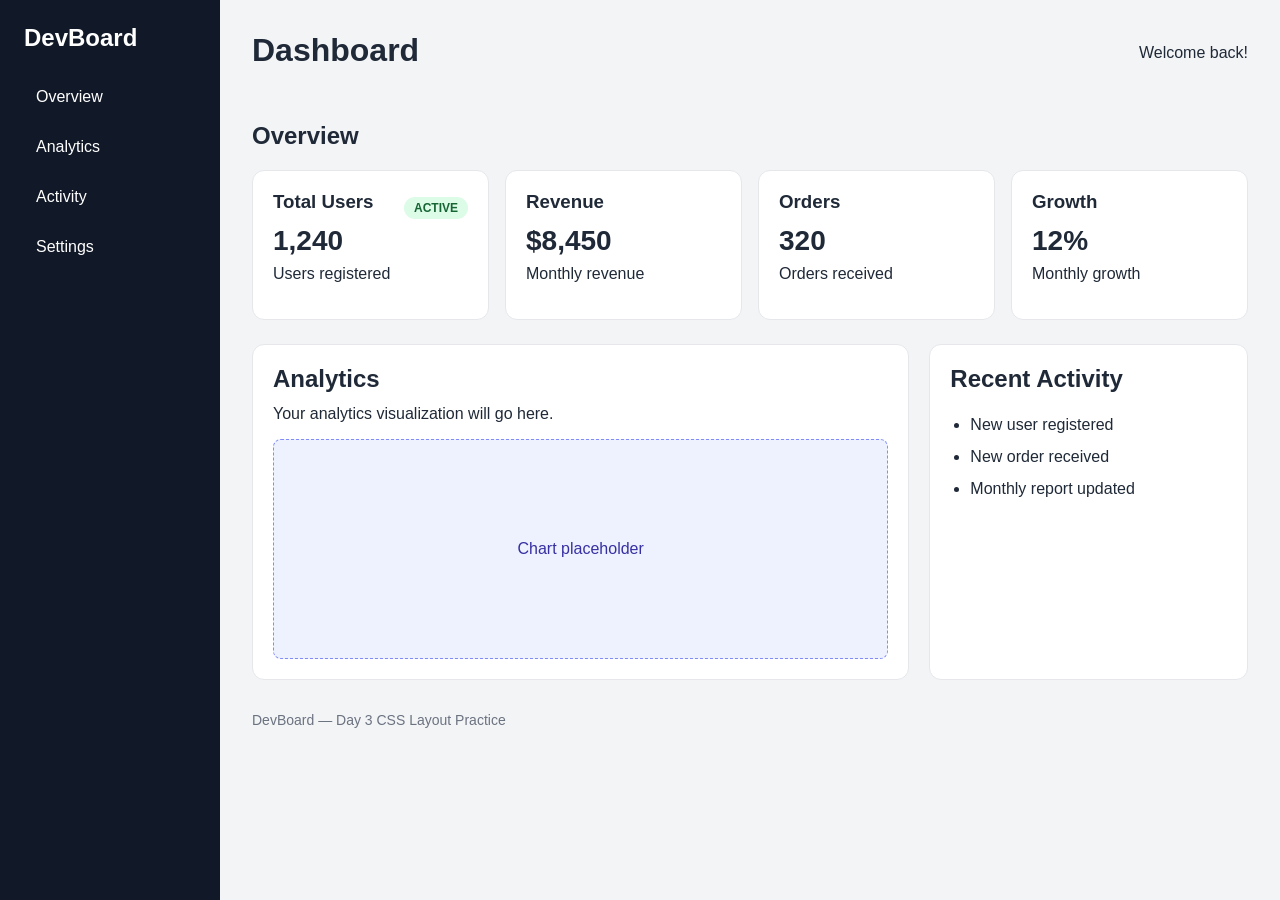
==== dashboard.html @ 416dda14 "Add responsive dashboard and CSS practice pages" ====
<!doctype html>
<html lang="en">
  <head>
    <meta charset="UTF-8" />
    <meta name="viewport" content="width=device-width, initial-scale=1.0" />
    <meta
      name="description"
      content="A responsive analytics dashboard project"
    />
    <title>Analytics Dashboard</title>
    <link rel="stylesheet" href="dashboard.css" />
  </head>
  <body>
    <div class="dashboard">
      <aside class="sidebar">
        <a class="brand" href="dashboard.html">DevBoard</a>

        <nav aria-label="Main navigation">
          <ul class="nav-list">
            <li><a href="#overview">Overview</a></li>
            <li><a href="#analytics">Analytics</a></li>
            <li><a href="#activity">Activity</a></li>
            <li><a href="#settings">Settings</a></li>
          </ul>
        </nav>
      </aside>

      <main class="main-content">
        <header class="topbar">
          <h1>Dashboard</h1>
          <p>Welcome back!</p>
        </header>

        <section id="overview" aria-labelledby="overview-title">
          <h2 id="overview-title">Overview</h2>

          <div class="stats-grid">
            <article class="stat-card">
              <div class="stat-card-header">
                <h3>Total Users</h3>
                <span class="status-badge">ACTIVE</span>
              </div>
              <p class="stat-value">1,240</p>
              <p>Users registered</p>
            </article>

            <article class="stat-card">
              <h3>Revenue</h3>
              <p class="stat-value">$8,450</p>
              <p>Monthly revenue</p>
            </article>

            <article class="stat-card">
              <h3>Orders</h3>
              <p class="stat-value">320</p>
              <p>Orders received</p>
            </article>

            <article class="stat-card">
              <h3>Growth</h3>
              <p class="stat-value">12%</p>
              <p>Monthly growth</p>
            </article>
          </div>
        </section>

        <div class="content-grid">
          <section
            id="analytics"
            class="panel"
            aria-labelledby="analytics-title"
          >
            <h2 id="analytics-title">Analytics</h2>
            <p>Your analytics visualization will go here.</p>
            <div
              class="chart-placeholder"
              role="img"
              aria-label="Placeholder for an analytics chart"
            >
              Chart placeholder
            </div>
          </section>

          <section id="activity" class="panel" aria-labelledby="activity-title">
            <h2 id="activity-title">Recent Activity</h2>
            <ul class="activity-list">
              <li>New user registered</li>
              <li>New order received</li>
              <li>Monthly report updated</li>
            </ul>
          </section>
        </div>

        <footer class="footer">
          <p>DevBoard — Day 3 CSS Layout Practice</p>
        </footer>
      </main>
    </div>
  </body>
</html>
---- dashboard.css ----
* {
  box-sizing: border-box;
}

body {
  margin: 0;
  font-family: Arial, sans-serif;
  color: #1f2937;
  background: #f3f4f6;
}

a {
  color: inherit;
  text-decoration: none;
}

h1,
h2,
h3,
p {
  margin-top: 0;
}

/* 2. Main dashboard layout */
.dashboard {
  min-height: 100vh;
}

/* 3. Sidebar */
.sidebar {
  background: #111827;
  color: white;
  padding: 24px;
}

.brand {
  display: inline-block;
  font-size: 24px;
  font-weight: bold;
  margin-bottom: 24px;
}

.nav-list {
  display: flex;
  flex-direction: column;
  gap: 8px;
  list-style: none;
  padding: 0;
  margin: 0;
}

.nav-list a {
  display: block;
  padding: 12px;
  border-radius: 6px;
}

.nav-list a:hover,
.nav-list a:focus-visible {
  background: #374151;
}

/* 4. Main content */
.main-content {
  min-width: 0;
  padding: 24px;
}

.topbar {
  display: flex;
  justify-content: space-between;
  align-items: center;
  gap: 16px;
  margin-bottom: 32px;
}

/* 5. Statistic cards */
.stats-grid {
  display: grid;
  grid-template-columns: 1fr;
  gap: 16px;
}

.stat-card,
.panel {
  background: white;
  padding: 20px;
  border-radius: 12px;
  border: 1px solid #e5e7eb;
}

.stat-card h3,
.panel h2 {
  margin-bottom: 12px;
}

.stat-value {
  font-size: 28px;
  font-weight: bold;
  margin-bottom: 8px;
}

/* 6. Content panels */
.content-grid {
  display: grid;
  grid-template-columns: 1fr;
  gap: 20px;
  margin-top: 24px;
}

.chart-placeholder {
  min-height: 220px;
  display: flex;
  justify-content: center;
  align-items: center;
  background: #eef2ff;
  border: 1px dashed #818cf8;
  border-radius: 8px;
  color: #3730a3;
}

.activity-list {
  padding-left: 20px;
  line-height: 2;
}

.footer {
  margin-top: 32px;
  color: #6b7280;
  font-size: 14px;
}

@media (min-width: 768px) {
  .dashboard {
    display: grid;
    grid-template-columns: 220px minmax(0, 1fr);
  }

  .sidebar {
    min-height: 100vh;
  }

  .main-content {
    padding: 32px;
  }

  .stats-grid {
    grid-template-columns: repeat(2, minmax(0, 1fr));
  }

  .content-grid {
    grid-template-columns: minmax(0, 2fr) minmax(220px, 1fr);
  }
}

@media (min-width: 1100px) {
  .stats-grid {
    grid-template-columns: repeat(4, minmax(0, 1fr));
  }

  .content-grid{
    grid-template-columns: repeat(3, minmax(0, 1fr));
  }

  #analytics{
    grid-column: span 2;
  }
}

@media (max-width: 480px) {
  .main-content {
    padding: 16px;
  }

  .topbar {
    align-items: flex-start;
    flex-direction: column;
    gap: 8px;
  }

  .stat-card {
    padding: 16px;
  }

  .stat-value {
    font-size: 24px;
  }
}

.stat-card-header {
  display: flex;
  justify-content: space-between;
  align-items: center;
}

.status-badge {
  background: #dcfce7;
  color: #166534;
  padding: 4px 10px;
  border-radius: 20px;
  font-size: 12px;
  font-weight: bold;
}
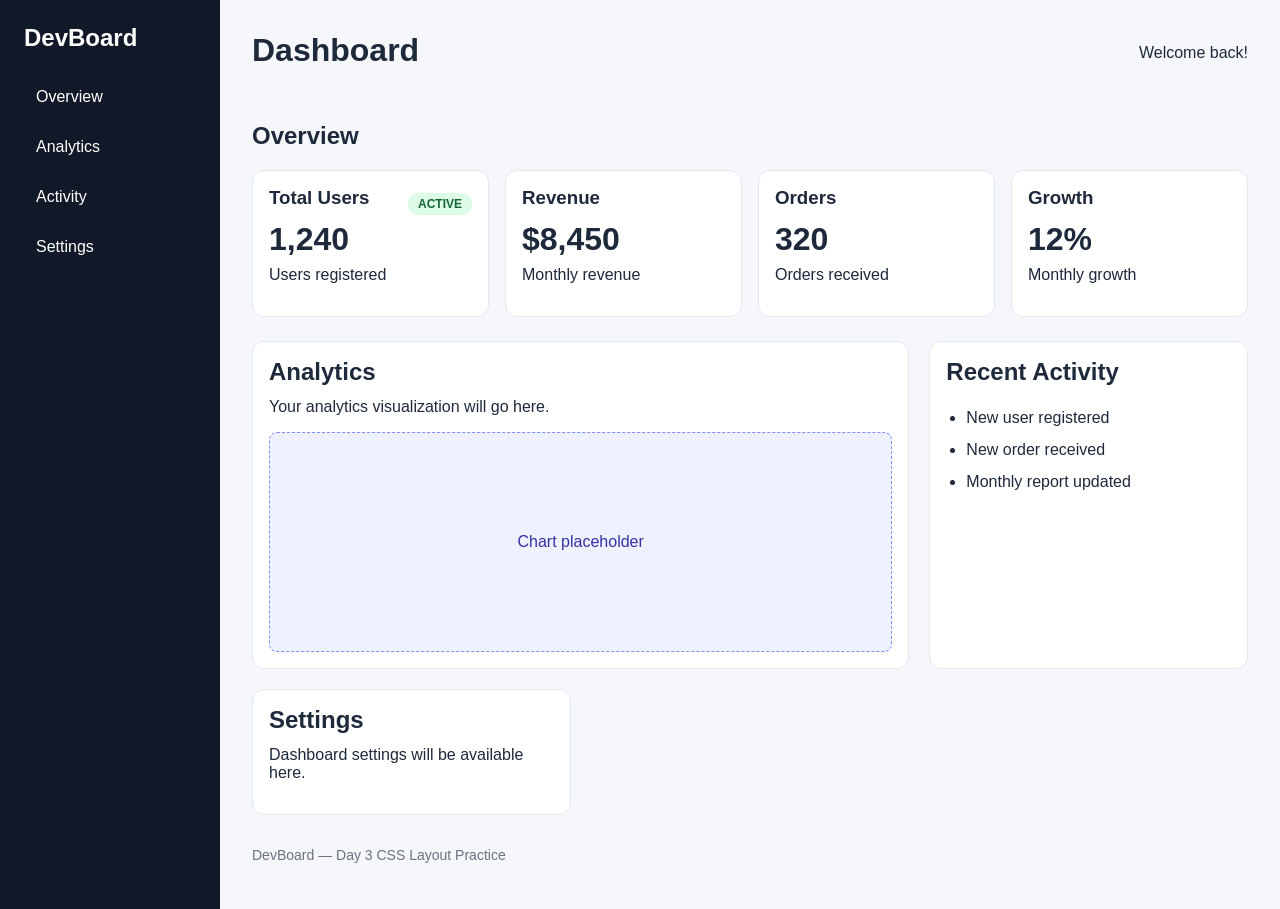
==== commit e0be82d2: "Improve responsive dashboard layout" ====
--- a/dashboard.html
+++ b/dashboard.html
@@ -89,6 +89,11 @@
               <li>Monthly report updated</li>
             </ul>
           </section>
+
+          <section id="settings" class="panel" aria-labelledby="settings-title">
+            <h2 id="settings-title">Settings</h2>
+            <p>Dashboard settings will be available here.</p>
+          </section>
         </div>
 
         <footer class="footer">
--- a/dashboard.css
+++ b/dashboard.css
@@ -1,3 +1,24 @@
+:root {
+  /* Colors */
+  --color-bg: #f5f7fb;
+  --color-surface: #ffffff;
+  --color-text: #1e293b;
+  --color-border: #e2e8f0;
+
+  /* Spacing */
+  --space-1: 4px;
+  --space-2: 8px;
+  --space-3: 12px;
+  --space-4: 16px;
+  --space-6: 24px;
+  --space-8: 32px;
+
+  /* Shape and layout */
+  --radius-card: 12px;
+  --sidebar-width: 220px;
+  --page-padding: 16px;
+}
+
 * {
   box-sizing: border-box;
 }
@@ -5,8 +26,8 @@
 body {
   margin: 0;
   font-family: Arial, sans-serif;
-  color: #1f2937;
-  background: #f3f4f6;
+  color: var(--color-text);
+  background: var(--color-bg);
 }
 
 a {
@@ -21,11 +42,6 @@
   margin-top: 0;
 }
 
-/* 2. Main dashboard layout */
-.dashboard {
-  min-height: 100vh;
-}
-
 /* 3. Sidebar */
 .sidebar {
   background: #111827;
@@ -63,30 +79,24 @@
 /* 4. Main content */
 .main-content {
   min-width: 0;
-  padding: 24px;
+  padding: var(--page-padding);
 }
 
 .topbar {
   display: flex;
+  flex-wrap: wrap;
+  align-items: center;
   justify-content: space-between;
-  align-items: center;
-  gap: 16px;
+  gap: var(--space-3);
   margin-bottom: 32px;
-}
-
-/* 5. Statistic cards */
-.stats-grid {
-  display: grid;
-  grid-template-columns: 1fr;
-  gap: 16px;
 }
 
 .stat-card,
 .panel {
-  background: white;
-  padding: 20px;
-  border-radius: 12px;
-  border: 1px solid #e5e7eb;
+  background: var(--color-surface);
+  padding: var(--space-4);
+  border-radius: var(--radius-card);
+  border: 1px solid var(--color-border);
 }
 
 .stat-card h3,
@@ -95,7 +105,7 @@
 }
 
 .stat-value {
-  font-size: 28px;
+  font-size: clamp(1.25rem, 3vw, 2rem);
   font-weight: bold;
   margin-bottom: 8px;
 }
@@ -131,21 +141,8 @@
 }
 
 @media (min-width: 768px) {
-  .dashboard {
-    display: grid;
-    grid-template-columns: 220px minmax(0, 1fr);
-  }
-
   .sidebar {
     min-height: 100vh;
-  }
-
-  .main-content {
-    padding: 32px;
-  }
-
-  .stats-grid {
-    grid-template-columns: repeat(2, minmax(0, 1fr));
   }
 
   .content-grid {
@@ -158,20 +155,16 @@
     grid-template-columns: repeat(4, minmax(0, 1fr));
   }
 
-  .content-grid{
+  .content-grid {
     grid-template-columns: repeat(3, minmax(0, 1fr));
   }
 
-  #analytics{
+  #analytics {
     grid-column: span 2;
   }
 }
 
 @media (max-width: 480px) {
-  .main-content {
-    padding: 16px;
-  }
-
   .topbar {
     align-items: flex-start;
     flex-direction: column;
@@ -183,7 +176,7 @@
   }
 
   .stat-value {
-    font-size: 24px;
+    font-size: clamp(1.25rem, 3vw, 2rem);
   }
 }
 
@@ -200,4 +193,65 @@
   border-radius: 20px;
   font-size: 12px;
   font-weight: bold;
-}+}
+
+/* Mobile defaults */
+.dashboard {
+  display: grid;
+  grid-template-columns: minmax(0, 1fr);
+  min-height: 100vh;
+}
+
+.stats-grid {
+  display: grid;
+  grid-template-columns: minmax(0, 1fr);
+  gap: var(--space-4);
+}
+
+@media (min-width: 768px) {
+  :root {
+    --page-padding: 24px;
+  }
+
+  .dashboard {
+    grid-template-columns:
+      var(--sidebar-width)
+      minmax(0, 1fr);
+  }
+
+  .stats-grid {
+    grid-template-columns: repeat(2, minmax(0, 1fr));
+  }
+}
+
+@media (min-width: 1100px) {
+  :root {
+    --page-padding: 32px;
+  }
+
+  .stats-grid {
+    grid-template-columns: repeat(4, minmax(0, 1fr));
+  }
+
+  #analytics {
+    grid-column: span 2;
+  }
+}
+
+/* Prevent grid and flex children from forcing overflow */
+.panel,
+.stat-card {
+  min-width: 0;
+}
+
+/* Make media fit their container */
+img,
+svg {
+  max-width: 100%;
+}
+
+/* Allow long text to wrap */
+.panel,
+.stat-card {
+  overflow-wrap: anywhere;
+}
